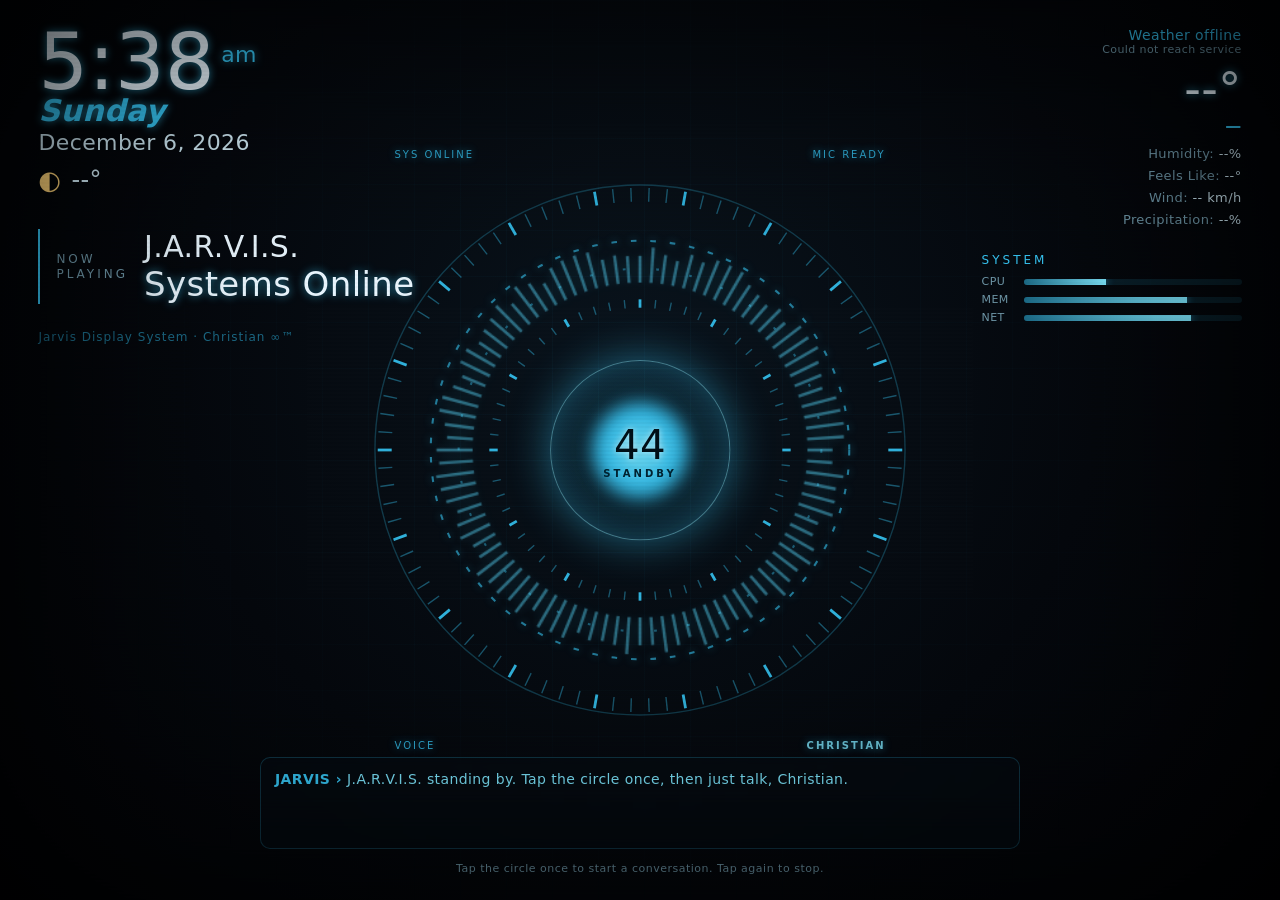
==== index.html @ bdd43093 "Switch the AI brain to Google Gemini's free tier Anthropic has no free tier, so the default brain is" ====
<!DOCTYPE html>
<html lang="en">
<head>
  <meta charset="UTF-8" />
  <meta name="viewport" content="width=device-width, initial-scale=1.0, viewport-fit=cover" />
  <meta name="apple-mobile-web-app-capable" content="yes" />
  <meta name="apple-mobile-web-app-status-bar-style" content="black-translucent" />
  <meta name="mobile-web-app-capable" content="yes" />
  <title>J.A.R.V.I.S. — Christian's Interface</title>
  <link rel="preconnect" href="https://fonts.googleapis.com" />
  <link rel="stylesheet" href="style.css?v=16" />
</head>
<body>
  <!-- Ambient grid + scanlines -->
  <div class="bg-grid"></div>
  <div class="scanlines"></div>
  <div class="vignette"></div>

  <!-- ===================== TOP-LEFT: CLOCK / DATE / WEATHER ===================== -->
  <section class="panel top-left">
    <div class="clock">
      <span id="time">--:--</span><span id="ampm" class="ampm">--</span>
    </div>
    <div class="day" id="day">------</div>
    <div class="date" id="date">--------</div>

    <div class="weather-inline">
      <span id="wx-icon" class="wx-icon">◐</span>
      <span id="wx-temp">--°</span>
    </div>

    <div class="now-playing">
      <div class="np-label">NOW<br />PLAYING</div>
      <div class="np-info">
        <div class="np-artist" id="np-artist">J.A.R.V.I.S.</div>
        <div class="np-track" id="np-track">Systems Online</div>
      </div>
    </div>

    <div class="brand">Jarvis Display System · Christian ∞™</div>
  </section>

  <!-- ===================== CENTER: ARC REACTOR HUD ===================== -->
  <section class="reactor-wrap">
    <div class="reactor">
      <!-- Rotating SVG rings -->
      <svg class="ring ring-outer" viewBox="0 0 400 400">
        <circle class="ring-track" cx="200" cy="200" r="190" />
        <g class="ticks" id="ticks-outer"></g>
      </svg>

      <svg class="ring ring-mid" viewBox="0 0 400 400">
        <circle class="dash" cx="200" cy="200" r="150" />
        <circle class="dash dash-2" cx="200" cy="200" r="130" />
      </svg>

      <svg class="ring ring-inner" viewBox="0 0 400 400">
        <g id="ticks-inner"></g>
      </svg>

      <!-- Audio-reactive bars -->
      <canvas class="viz" id="viz" width="440" height="440"></canvas>

      <!-- Core -->
      <div class="core">
        <div class="core-glow"></div>
        <div class="core-num" id="core-num">33</div>
        <div class="core-label" id="core-label">STANDBY</div>
      </div>

      <!-- Corner labels -->
      <div class="hud-label hl-tl">SYS ONLINE</div>
      <div class="hud-label hl-tr">MIC READY</div>
      <div class="hud-label hl-bl">VOICE</div>
      <div class="hud-label hl-br">CHRISTIAN</div>
    </div>
  </section>

  <!-- ===================== RIGHT: WEATHER + STATUS ===================== -->
  <section class="panel top-right">
    <div class="wx-loc" id="wx-loc">Locating…</div>
    <div class="wx-updated" id="wx-updated">Updating…</div>
    <div class="wx-big" id="wx-big">--°</div>
    <div class="wx-cond" id="wx-cond">—</div>
    <ul class="wx-list">
      <li>Humidity: <span id="wx-hum">--%</span></li>
      <li>Feels Like: <span id="wx-feels">--°</span></li>
      <li>Wind: <span id="wx-wind">-- km/h</span></li>
      <li>Precipitation: <span id="wx-precip">--%</span></li>
    </ul>

    <div class="status-block">
      <div class="status-title">SYSTEM</div>
      <div class="stat"><span>CPU</span><div class="bar"><i id="bar-cpu"></i></div></div>
      <div class="stat"><span>MEM</span><div class="bar"><i id="bar-mem"></i></div></div>
      <div class="stat"><span>NET</span><div class="bar"><i id="bar-net"></i></div></div>
    </div>
  </section>

  <!-- ===================== BOTTOM: TRANSCRIPT ===================== -->
  <section class="console">
    <div class="transcript" id="transcript">
      <div class="line jarvis">J.A.R.V.I.S. standing by. Tap the circle once, then just talk, Christian.</div>
    </div>
    <div class="hint" id="hint">Tap the circle once to start a conversation. Tap again to stop.</div>
  </section>

  <script src="script.js?v=16"></script>
</body>
</html>
---- style.css ----
/* ============================================================
   J.A.R.V.I.S. Interface  —  Christian
   Iron-Man HUD aesthetic: deep space black + cyan glow
   ============================================================ */

:root {
  --cyan: #37c6f4;
  --cyan-bright: #7fe8ff;
  --cyan-dim: #1c6a86;
  --ink: #04070c;
  --ink-2: #0a1018;
  --text: #cfe9f4;
  --text-dim: #6f97a8;
  --glow: 0 0 8px rgba(55, 198, 244, 0.7);
}

* { margin: 0; padding: 0; box-sizing: border-box; }

html, body {
  width: 100%;
  height: 100%;
  overflow: hidden;
  background: radial-gradient(circle at 50% 40%, #0a141d 0%, #05080d 55%, #010204 100%);
  color: var(--text);
  font-family: "Segoe UI", "Rajdhani", system-ui, sans-serif;
  letter-spacing: 0.4px;
  user-select: none;
}

/* ---------- Ambient layers ---------- */
.bg-grid {
  position: fixed; inset: 0; pointer-events: none; z-index: 0;
  background-image:
    linear-gradient(rgba(55,198,244,0.04) 1px, transparent 1px),
    linear-gradient(90deg, rgba(55,198,244,0.04) 1px, transparent 1px);
  background-size: 46px 46px;
  mask-image: radial-gradient(circle at 50% 45%, #000 0%, transparent 78%);
}
.scanlines {
  position: fixed; inset: 0; pointer-events: none; z-index: 40;
  background: repeating-linear-gradient(
    to bottom, rgba(0,0,0,0) 0px, rgba(0,0,0,0) 2px,
    rgba(0,0,0,0.10) 3px, rgba(0,0,0,0) 4px);
  opacity: 0.5;
}
.vignette {
  position: fixed; inset: 0; pointer-events: none; z-index: 41;
  box-shadow: inset 0 0 260px rgba(0,0,0,0.9);
}

/* ---------- Panels ---------- */
.panel { position: fixed; z-index: 10; }

.top-left  { top: 3vh; left: 3vw; }
.top-right { top: 3vh; right: 3vw; text-align: right; width: 260px; }

/* ---------- Clock ---------- */
.clock {
  font-size: 78px; font-weight: 300; line-height: 0.9;
  color: #eaf7ff; text-shadow: var(--glow);
  font-variant-numeric: tabular-nums;
}
.ampm { font-size: 22px; margin-left: 6px; color: var(--cyan); vertical-align: super; }
.day  {
  font-size: 30px; font-style: italic; color: var(--cyan);
  text-shadow: var(--glow); margin-top: -4px; font-weight: 600;
}
.date { font-size: 22px; color: var(--text); font-weight: 300; margin-top: 2px; }

.weather-inline { margin-top: 10px; font-size: 24px; display: flex; align-items: center; gap: 10px; }
.wx-icon { font-size: 26px; color: #ffd479; }

/* ---------- Now Playing ---------- */
.now-playing {
  margin-top: 34px; display: flex; align-items: center; gap: 16px;
  border-left: 2px solid var(--cyan); padding-left: 16px;
}
.np-label { font-size: 12px; letter-spacing: 3px; color: var(--text-dim); line-height: 1.2; }
.np-artist { font-size: 30px; font-weight: 300; color: #eaf7ff; }
.np-track  { font-size: 34px; font-weight: 300; color: #eaf7ff; text-shadow: var(--glow); }

.brand { margin-top: 26px; font-size: 12px; color: var(--cyan-dim); letter-spacing: 1px; }

/* ---------- Right weather ---------- */
.wx-loc { font-size: 14px; color: var(--cyan); }
.wx-updated { font-size: 11px; color: var(--text-dim); margin-bottom: 6px; }
.wx-big { font-size: 46px; font-weight: 300; color: #eaf7ff; text-shadow: var(--glow); }
.wx-cond { font-size: 16px; color: var(--cyan); font-weight: 600; margin-bottom: 8px; }
.wx-list { list-style: none; font-size: 13px; color: var(--text-dim); line-height: 1.7; }
.wx-list span { color: var(--text); }

.status-block { margin-top: 22px; text-align: left; }
.status-title { font-size: 12px; letter-spacing: 3px; color: var(--cyan); margin-bottom: 8px; }
.stat { display: flex; align-items: center; gap: 8px; font-size: 11px; color: var(--text-dim); margin: 5px 0; }
.stat > span { width: 34px; }
.bar { flex: 1; height: 6px; background: rgba(55,198,244,0.12); border-radius: 3px; overflow: hidden; }
.bar > i { display: block; height: 100%; width: 40%;
  background: linear-gradient(90deg, var(--cyan-dim), var(--cyan-bright));
  box-shadow: var(--glow); transition: width 0.9s ease; }

/* ============================================================
   REACTOR
   ============================================================ */
.reactor-wrap {
  position: fixed; inset: 0; z-index: 5;
  display: flex; align-items: center; justify-content: center;
}
.reactor { position: relative; width: 62vh; height: 62vh; max-width: 640px; max-height: 640px;
  cursor: pointer; -webkit-tap-highlight-color: transparent; }
.reactor:active { transform: scale(0.98); }
.reactor .core { transition: box-shadow 0.2s, border-color 0.2s; }

.ring { position: absolute; inset: 0; width: 100%; height: 100%; overflow: visible; }
.ring circle { fill: none; }

.ring-track { stroke: rgba(55,198,244,0.25); stroke-width: 1; }
.dash {
  stroke: var(--cyan); stroke-width: 1.5; opacity: 0.6;
  stroke-dasharray: 4 10;
  filter: drop-shadow(0 0 3px rgba(55,198,244,0.8));
}
.dash-2 { stroke-dasharray: 2 22; opacity: 0.4; }

.ticks line, #ticks-inner line { stroke: var(--cyan); }

.ring-outer { animation: spin 60s linear infinite; }
.ring-mid   { animation: spin 26s linear infinite reverse; }
.ring-inner { animation: spin 40s linear infinite; }

@keyframes spin { to { transform: rotate(360deg); } }

.viz { position: absolute; inset: 0; width: 100%; height: 100%; pointer-events: none; }

/* Core */
.core {
  position: absolute; top: 50%; left: 50%; transform: translate(-50%, -50%);
  width: 32%; height: 32%; border-radius: 50%;
  display: flex; flex-direction: column; align-items: center; justify-content: center;
  background: radial-gradient(circle, rgba(55,198,244,0.35) 0%, rgba(55,198,244,0.06) 60%, transparent 72%);
  border: 1px solid rgba(127,232,255,0.5);
  box-shadow: 0 0 40px rgba(55,198,244,0.5), inset 0 0 40px rgba(55,198,244,0.35);
}
.core-glow {
  position: absolute; inset: 18%; border-radius: 50%;
  background: radial-gradient(circle, var(--cyan-bright), var(--cyan) 45%, transparent 70%);
  filter: blur(6px); opacity: 0.9; animation: pulse 3.2s ease-in-out infinite;
}
@keyframes pulse { 0%,100% { transform: scale(1); opacity: 0.85; } 50% { transform: scale(1.12); opacity: 1; } }
.core-num { position: relative; font-size: 40px; font-weight: 300; color: #001018; z-index: 2; text-shadow: 0 0 6px rgba(255,255,255,0.6); }
.core-label { position: relative; font-size: 10px; letter-spacing: 3px; color: #012230; z-index: 2; font-weight: 700; }

/* States */
.reactor.listening .core-glow { animation-duration: 0.7s; }
.reactor.listening .core { box-shadow: 0 0 70px rgba(55,244,180,0.7), inset 0 0 50px rgba(55,244,180,0.4); border-color: #7fffcf; }
.reactor.speaking  .core-glow { animation-duration: 0.35s; }

/* Corner HUD labels */
.hud-label {
  position: absolute; font-size: 10px; letter-spacing: 2px; color: var(--cyan);
  text-shadow: var(--glow); opacity: 0.85;
}
.hl-tl { top: -4%; left: 6%; }
.hl-tr { top: -4%; right: 6%; }
.hl-bl { bottom: -4%; left: 6%; }
.hl-br { bottom: -4%; right: 6%; color: var(--cyan-bright); font-weight: 700; }

/* ============================================================
   CONSOLE (bottom)
   ============================================================ */
.console {
  position: fixed; bottom: 2.5vh; left: 50%; transform: translateX(-50%);
  z-index: 20; width: min(760px, 92vw); text-align: center;
}
.transcript {
  height: 92px; overflow-y: auto; text-align: left; padding: 8px 14px;
  font-size: 14px; line-height: 1.5;
  background: rgba(6,14,20,0.55); border: 1px solid rgba(55,198,244,0.22);
  border-radius: 10px; margin-bottom: 12px;
  backdrop-filter: blur(4px);
  scrollbar-width: thin; scrollbar-color: var(--cyan-dim) transparent;
}
.transcript::-webkit-scrollbar { width: 6px; }
.transcript::-webkit-scrollbar-thumb { background: var(--cyan-dim); border-radius: 3px; }
.line { margin: 3px 0; }
.line.you    { color: var(--text-dim); }
.line.you::before    { content: "CHRISTIAN › "; color: var(--cyan); font-weight: 700; }
.line.jarvis { color: var(--cyan-bright); }
.line.jarvis::before { content: "JARVIS › ";    color: var(--cyan); font-weight: 700; }

.controls { display: flex; gap: 10px; align-items: center; justify-content: center; }

.mic-btn {
  display: flex; align-items: center; gap: 8px;
  background: linear-gradient(180deg, rgba(55,198,244,0.18), rgba(55,198,244,0.05));
  border: 1px solid var(--cyan); color: var(--cyan-bright);
  padding: 10px 20px; border-radius: 30px; cursor: pointer;
  font-size: 14px; letter-spacing: 2px; font-weight: 700;
  text-shadow: var(--glow); box-shadow: 0 0 14px rgba(55,198,244,0.3);
  transition: all 0.2s;
}
.mic-btn:hover { background: rgba(55,198,244,0.28); box-shadow: 0 0 24px rgba(55,198,244,0.6); }
.mic-btn.live {
  border-color: #7fffcf; color: #7fffcf; box-shadow: 0 0 26px rgba(55,255,180,0.7);
  animation: micpulse 1s ease-in-out infinite;
}
@keyframes micpulse { 0%,100% { transform: scale(1); } 50% { transform: scale(1.05); } }
.mic-icon { font-size: 18px; }

.text-input {
  flex: 1; max-width: 420px; background: rgba(6,14,20,0.6);
  border: 1px solid rgba(55,198,244,0.3); border-radius: 24px;
  color: var(--text); padding: 10px 18px; font-size: 14px; outline: none;
}
.text-input:focus { border-color: var(--cyan); box-shadow: 0 0 12px rgba(55,198,244,0.4); }
.text-input::placeholder { color: var(--text-dim); }

.ghost-btn {
  background: rgba(6,14,20,0.6); border: 1px solid rgba(55,198,244,0.3);
  color: var(--cyan-bright); width: 42px; height: 42px; border-radius: 50%;
  cursor: pointer; font-size: 18px; transition: all 0.2s;
}
.ghost-btn:hover { border-color: var(--cyan); box-shadow: 0 0 12px rgba(55,198,244,0.4); }
.ghost-btn.muted { opacity: 0.45; }

.dev-row { margin-top: 10px; display: flex; justify-content: center; }
.dev-select {
  background: rgba(6,14,20,0.7); border: 1px solid rgba(55,198,244,0.3);
  color: var(--cyan-bright); border-radius: 16px; padding: 6px 14px;
  font-size: 12px; outline: none; max-width: 88vw;
}
.dev-select:focus { border-color: var(--cyan); }

.hint { margin-top: 10px; font-size: 11px; color: var(--text-dim); letter-spacing: 0.5px; line-height: 1.5; }
.hint b { color: var(--cyan-bright); }

/* ---------- Tablet ---------- */
@media (max-width: 1024px) and (min-width: 761px) {
  .clock { font-size: 60px; }
  .np-track { font-size: 28px; }
  .top-right { width: 220px; }
  .reactor { width: 66vh; height: 66vh; }
}

/* ============================================================
   PHONE — full single-screen app layout (portrait)
   Everything stacks and fits within the viewport; no zooming.
   ============================================================ */
@media (max-width: 760px) {
  html, body {
    height: 100dvh;         /* fills the screen incl. Safari toolbars */
    overflow: hidden;
  }
  body {
    display: flex;
    flex-direction: column;
    align-items: center;
    padding: calc(env(safe-area-inset-top) + 8px) 12px
             calc(env(safe-area-inset-bottom) + 8px);
  }

  /* ---- Top cluster: clock + weather ---- */
  .top-left {
    position: static; order: 1; text-align: center;
    width: 100%; margin: 2px 0 0;
  }
  .clock { font-size: 44px; line-height: 1; }
  .ampm { font-size: 15px; }
  .day { font-size: 20px; margin-top: 0; }
  .date { font-size: 13px; }
  .weather-inline { justify-content: center; font-size: 17px; margin-top: 4px; }
  .now-playing, .brand { display: none; }   /* saved for the big screen */

  /* ---- Reactor: flexible centerpiece ---- */
  .reactor-wrap {
    position: static; order: 2; inset: auto;
    flex: 1 1 auto; width: 100%;
    display: flex; align-items: center; justify-content: center;
    min-height: 0;                 /* let it shrink so nothing clips */
  }
  .reactor {
    width: min(74vw, 40vh);
    height: min(74vw, 40vh);
    max-width: none; max-height: none;
  }
  .core-num { font-size: 30px; }
  .hud-label { font-size: 8px; }

  /* ---- Compact weather strip under reactor ---- */
  .top-right {
    position: static; order: 3; width: 100%;
    text-align: center; display: flex; gap: 12px;
    align-items: baseline; justify-content: center; margin: 2px 0;
  }
  .top-right .wx-loc, .top-right .wx-updated,
  .top-right .wx-list, .top-right .status-block { display: none; }
  .wx-big { font-size: 22px; }
  .wx-cond { font-size: 13px; margin: 0; }

  /* ---- Console pinned at the bottom ---- */
  .console {
    position: static; order: 4; transform: none;
    left: auto; bottom: auto; width: 100%; margin-top: 4px;
  }
  .transcript { height: 64px; font-size: 13px; margin-bottom: 8px; }
  .controls { flex-wrap: wrap; gap: 8px; }
  .mic-btn { padding: 12px 22px; font-size: 15px; }   /* thumb-friendly */
  .text-input { order: 3; flex: 1 1 100%; max-width: none; }
  .dev-row { margin-top: 8px; }
  .hint { margin-top: 8px; font-size: 10px; }
}

/* Extra-small phones: trim a little more */
@media (max-width: 380px) {
  .clock { font-size: 38px; }
  .reactor { width: min(78vw, 36vh); height: min(78vw, 36vh); }
  .transcript { height: 52px; }
}
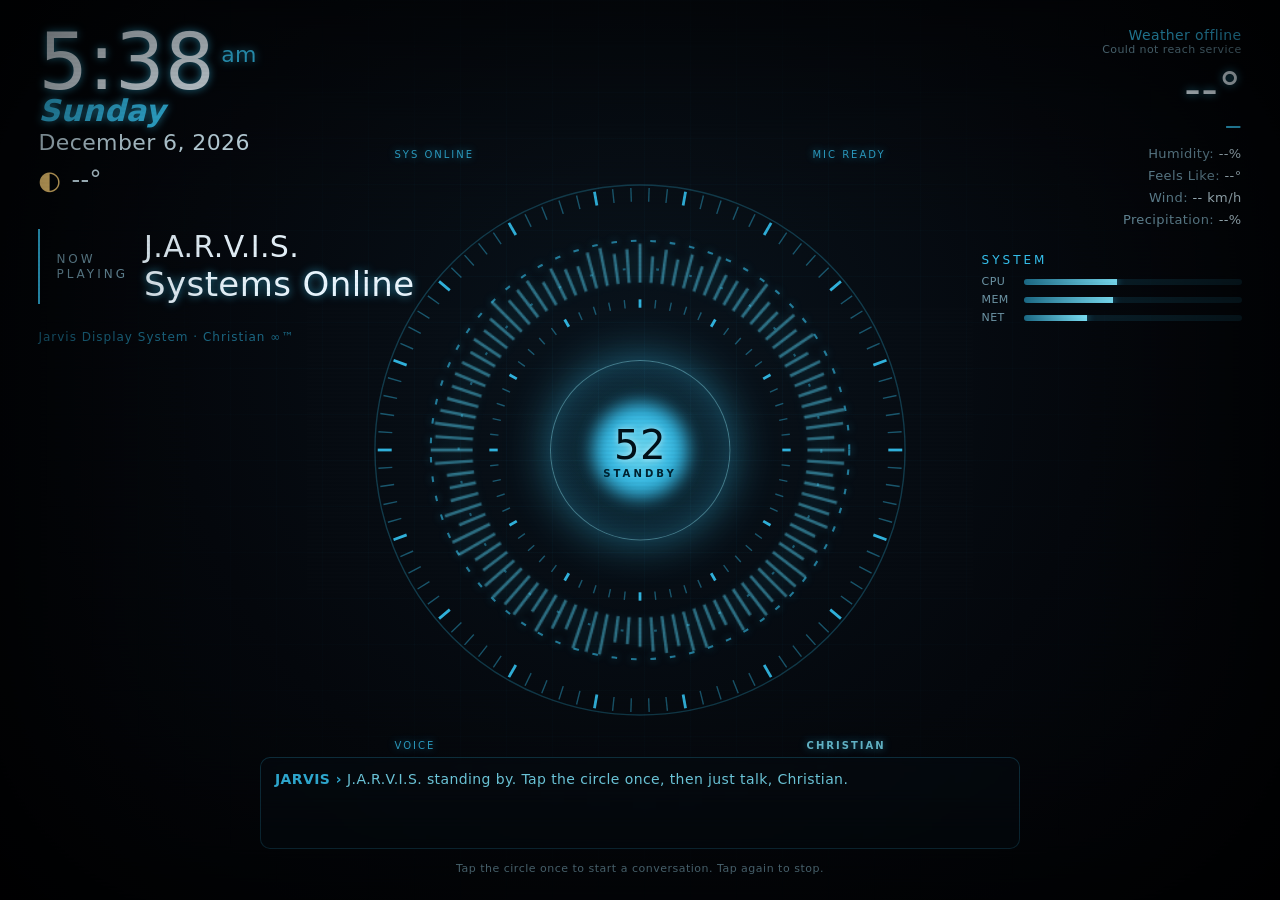
==== commit d7d7c98d: "Stop the mic-failure loop: never retry a blocked microphone A denied microphone spoke an error, and " ====
--- a/index.html
+++ b/index.html
@@ -8,7 +8,7 @@
   <meta name="mobile-web-app-capable" content="yes" />
   <title>J.A.R.V.I.S. — Christian's Interface</title>
   <link rel="preconnect" href="https://fonts.googleapis.com" />
-  <link rel="stylesheet" href="style.css?v=16" />
+  <link rel="stylesheet" href="style.css?v=17" />
 </head>
 <body>
   <!-- Ambient grid + scanlines -->
@@ -105,6 +105,6 @@
     <div class="hint" id="hint">Tap the circle once to start a conversation. Tap again to stop.</div>
   </section>
 
-  <script src="script.js?v=16"></script>
+  <script src="script.js?v=17"></script>
 </body>
 </html>
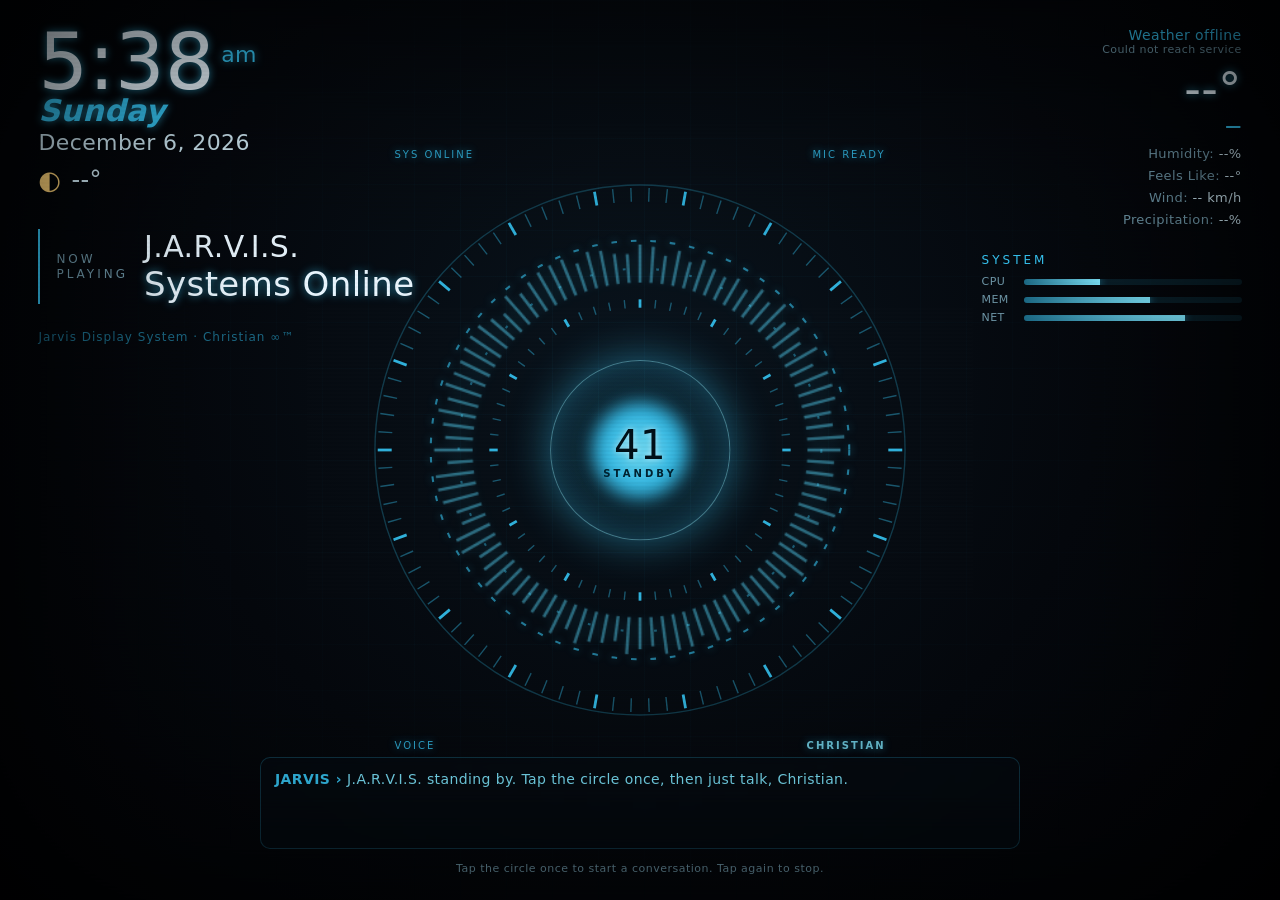
==== commit ea3bc935: "Go silent when the page is hidden, backgrounded, or closed Jarvis's voice plays through an <audio> e" ====
--- a/index.html
+++ b/index.html
@@ -8,7 +8,7 @@
   <meta name="mobile-web-app-capable" content="yes" />
   <title>J.A.R.V.I.S. — Christian's Interface</title>
   <link rel="preconnect" href="https://fonts.googleapis.com" />
-  <link rel="stylesheet" href="style.css?v=17" />
+  <link rel="stylesheet" href="style.css?v=18" />
 </head>
 <body>
   <!-- Ambient grid + scanlines -->
@@ -105,6 +105,6 @@
     <div class="hint" id="hint">Tap the circle once to start a conversation. Tap again to stop.</div>
   </section>
 
-  <script src="script.js?v=17"></script>
+  <script src="script.js?v=18"></script>
 </body>
 </html>
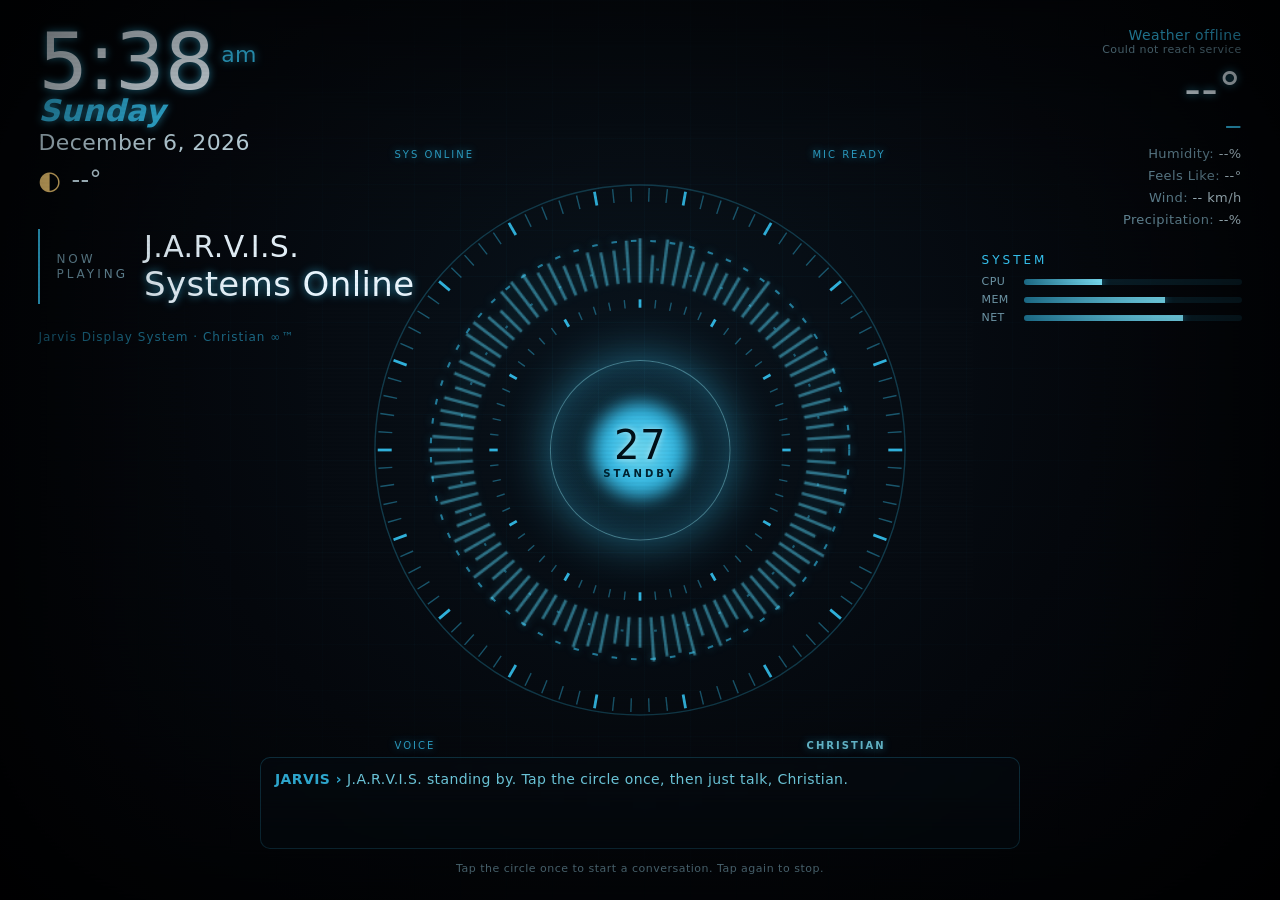
==== commit e58fa0ef: "Add arc-reactor home-screen icon and web app manifest Replace the default letter glyph with a render" ====
--- a/index.html
+++ b/index.html
@@ -7,8 +7,21 @@
   <meta name="apple-mobile-web-app-status-bar-style" content="black-translucent" />
   <meta name="mobile-web-app-capable" content="yes" />
   <title>J.A.R.V.I.S. — Christian's Interface</title>
+
+  <!-- Home-screen icon: the arc reactor. iOS applies its own rounded mask. -->
+  <link rel="apple-touch-icon" sizes="180x180" href="apple-touch-icon.png" />
+  <link rel="apple-touch-icon" sizes="167x167" href="icon-167.png" />
+  <link rel="apple-touch-icon" sizes="152x152" href="icon-152.png" />
+  <link rel="icon" type="image/png" sizes="512x512" href="icon-512.png" />
+  <link rel="icon" type="image/png" sizes="32x32" href="favicon-32.png" />
+  <!-- Name shown under the icon on the home screen -->
+  <meta name="apple-mobile-web-app-title" content="JARVIS" />
+  <meta name="application-name" content="JARVIS" />
+  <meta name="theme-color" content="#04070c" />
+  <link rel="manifest" href="manifest.json" />
+
   <link rel="preconnect" href="https://fonts.googleapis.com" />
-  <link rel="stylesheet" href="style.css?v=18" />
+  <link rel="stylesheet" href="style.css?v=19" />
 </head>
 <body>
   <!-- Ambient grid + scanlines -->
@@ -105,6 +118,6 @@
     <div class="hint" id="hint">Tap the circle once to start a conversation. Tap again to stop.</div>
   </section>
 
-  <script src="script.js?v=18"></script>
+  <script src="script.js?v=19"></script>
 </body>
 </html>
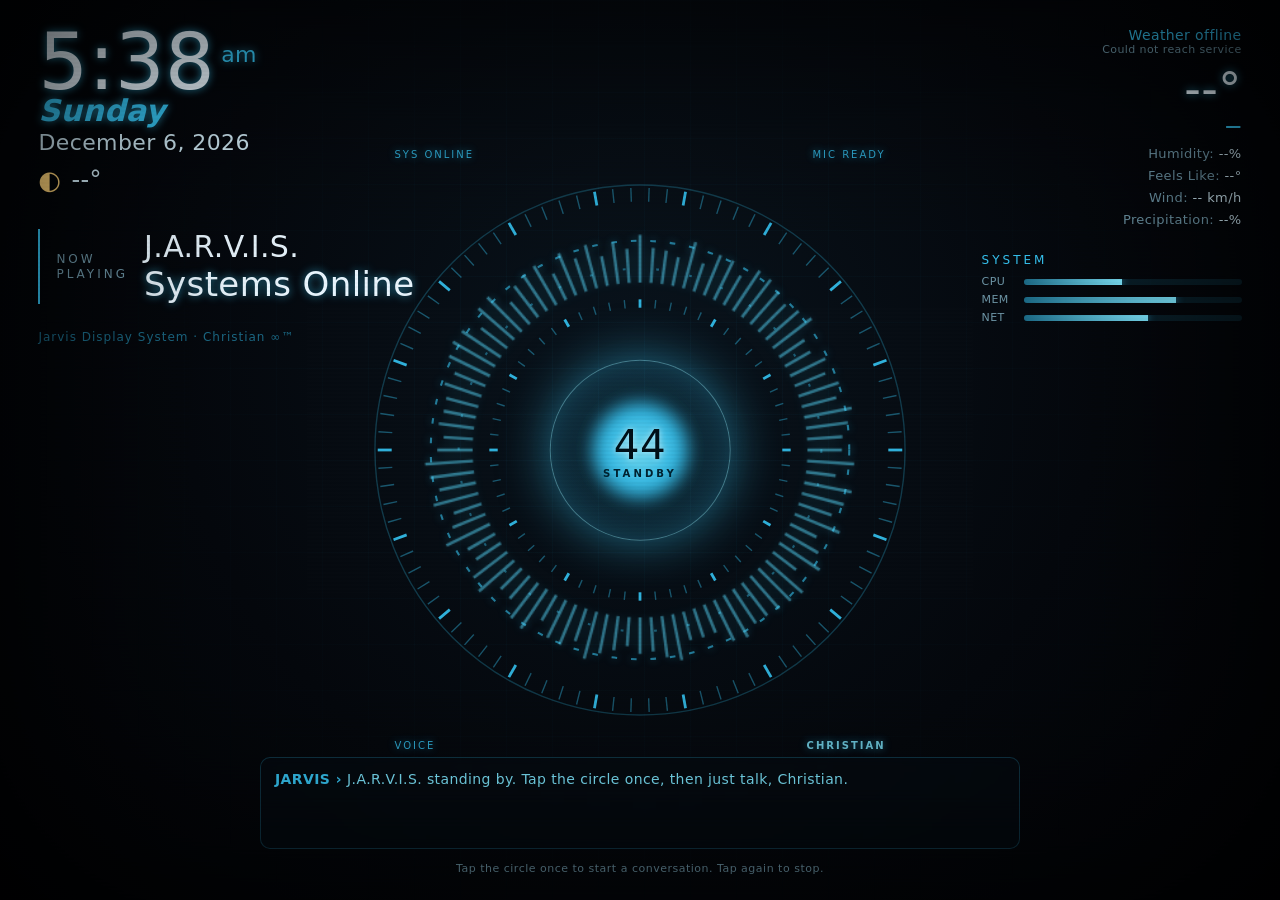
==== commit 0b21c7c2: "Fix British voice never being selected on iPhone iOS Safari populates getVoices() asynchronously and" ====
--- a/index.html
+++ b/index.html
@@ -21,7 +21,7 @@
   <link rel="manifest" href="manifest.json" />
 
   <link rel="preconnect" href="https://fonts.googleapis.com" />
-  <link rel="stylesheet" href="style.css?v=19" />
+  <link rel="stylesheet" href="style.css?v=20" />
 </head>
 <body>
   <!-- Ambient grid + scanlines -->
@@ -118,6 +118,6 @@
     <div class="hint" id="hint">Tap the circle once to start a conversation. Tap again to stop.</div>
   </section>
 
-  <script src="script.js?v=19"></script>
+  <script src="script.js?v=20"></script>
 </body>
 </html>
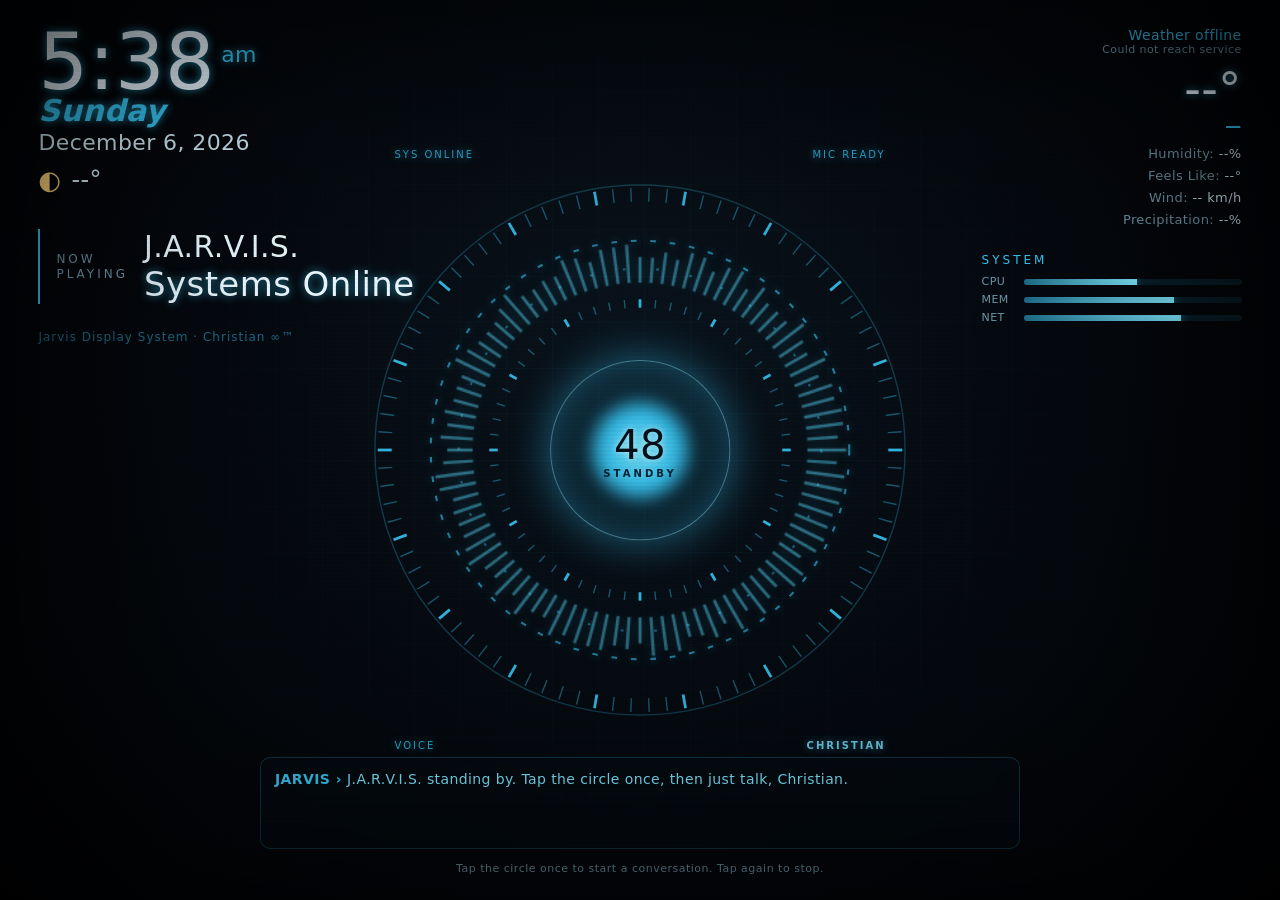
==== commit 64bef24c: "Make the installed home-screen app self-updating iOS freezes the code an installed web app was added" ====
--- a/index.html
+++ b/index.html
@@ -21,7 +21,7 @@
   <link rel="manifest" href="manifest.json" />
 
   <link rel="preconnect" href="https://fonts.googleapis.com" />
-  <link rel="stylesheet" href="style.css?v=20" />
+  <link rel="stylesheet" href="style.css?v=21" />
 </head>
 <body>
   <!-- Ambient grid + scanlines -->
@@ -118,6 +118,6 @@
     <div class="hint" id="hint">Tap the circle once to start a conversation. Tap again to stop.</div>
   </section>
 
-  <script src="script.js?v=20"></script>
+  <script src="script.js?v=21"></script>
 </body>
 </html>
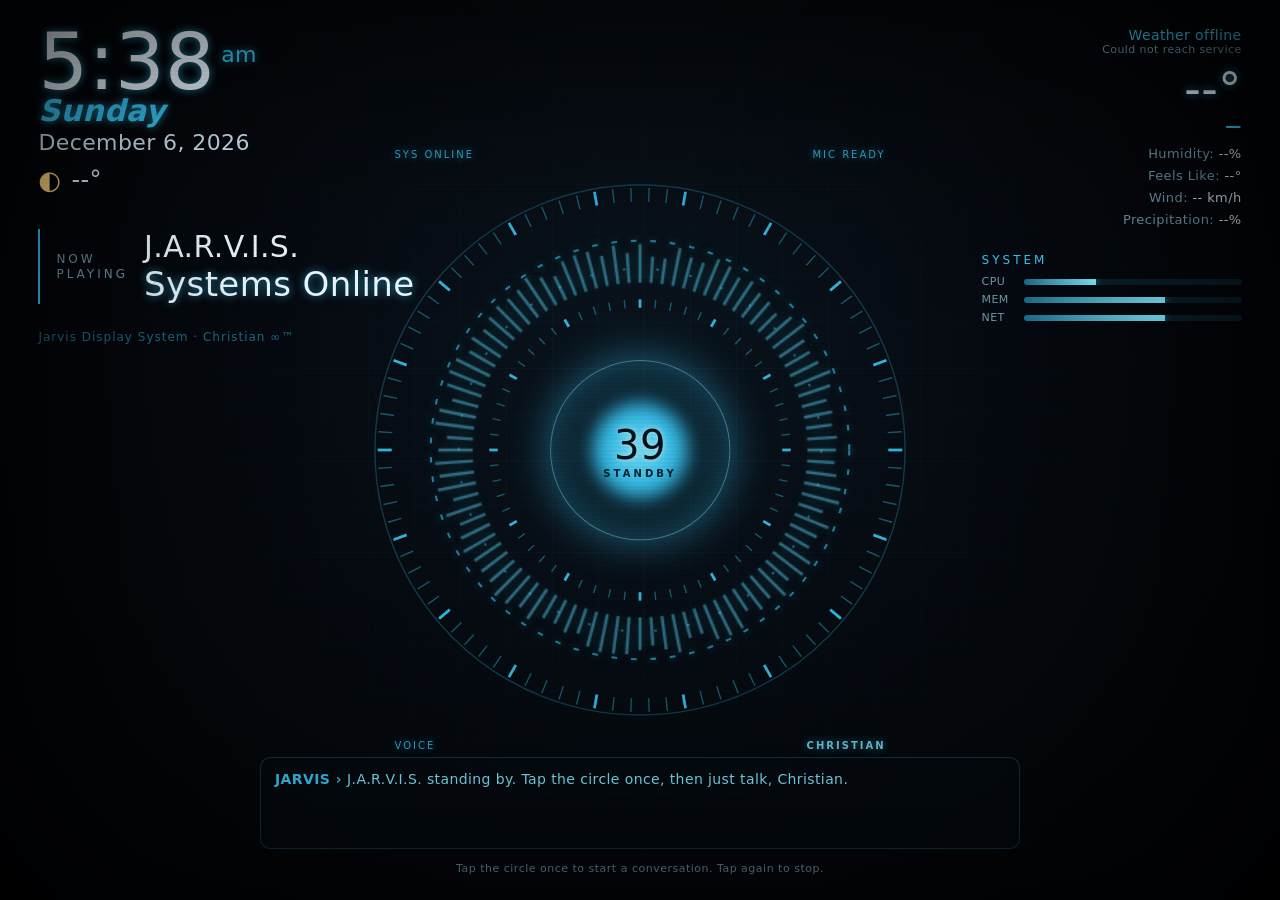
==== commit afb838b0: "Carry keys into the installed home-screen app iOS gives a home-screen app its own storage, so keys s" ====
--- a/index.html
+++ b/index.html
@@ -21,7 +21,7 @@
   <link rel="manifest" href="manifest.json" />
 
   <link rel="preconnect" href="https://fonts.googleapis.com" />
-  <link rel="stylesheet" href="style.css?v=21" />
+  <link rel="stylesheet" href="style.css?v=22" />
 </head>
 <body>
   <!-- Ambient grid + scanlines -->
@@ -118,6 +118,6 @@
     <div class="hint" id="hint">Tap the circle once to start a conversation. Tap again to stop.</div>
   </section>
 
-  <script src="script.js?v=21"></script>
+  <script src="script.js?v=22"></script>
 </body>
 </html>
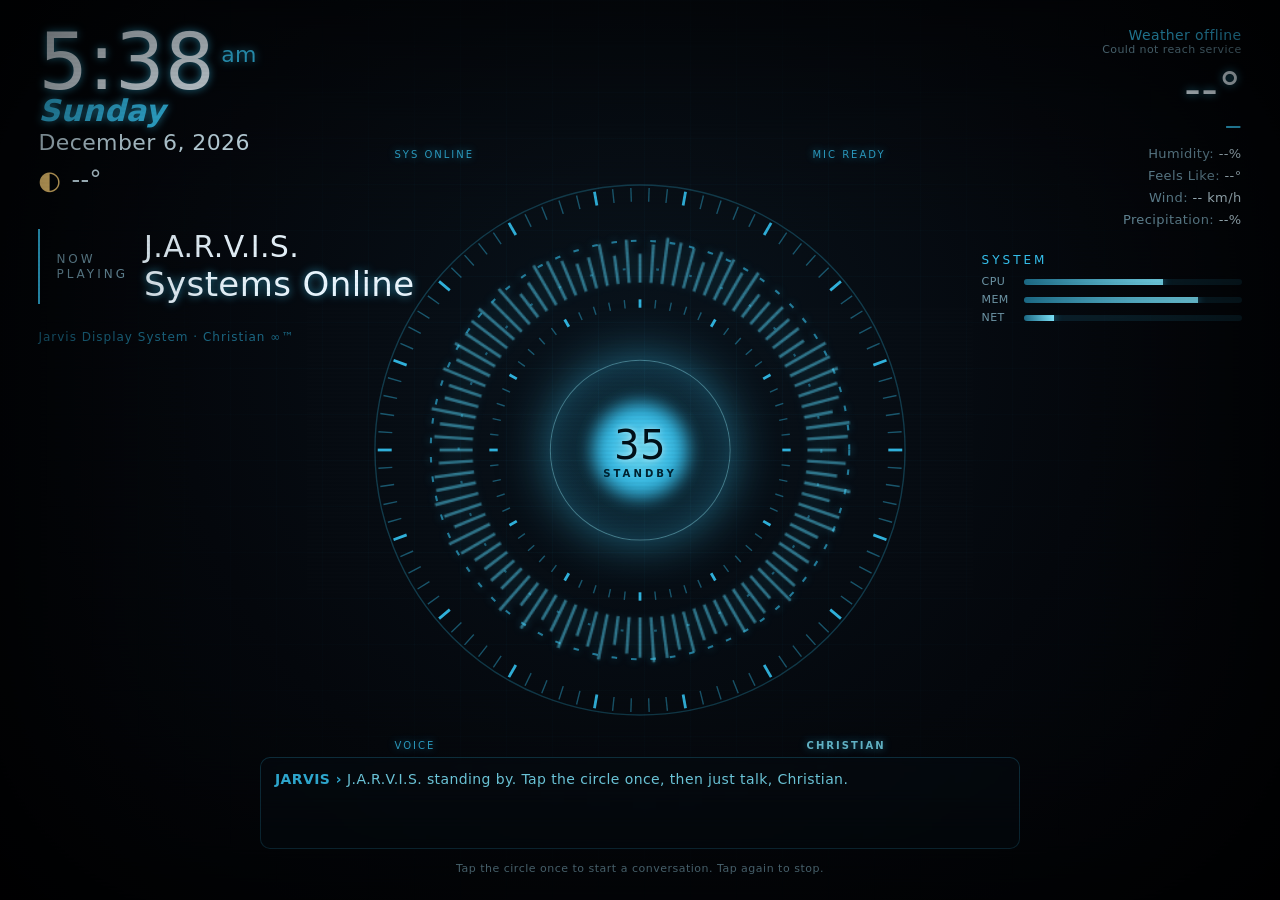
==== commit c0194a5b: "Give Jarvis its own keyless AI, and make it hear better Conversational AI with no key or signup, so " ====
--- a/index.html
+++ b/index.html
@@ -21,7 +21,7 @@
   <link rel="manifest" href="manifest.json" />
 
   <link rel="preconnect" href="https://fonts.googleapis.com" />
-  <link rel="stylesheet" href="style.css?v=22" />
+  <link rel="stylesheet" href="style.css?v=23" />
 </head>
 <body>
   <!-- Ambient grid + scanlines -->
@@ -118,6 +118,6 @@
     <div class="hint" id="hint">Tap the circle once to start a conversation. Tap again to stop.</div>
   </section>
 
-  <script src="script.js?v=22"></script>
+  <script src="script.js?v=23"></script>
 </body>
 </html>
